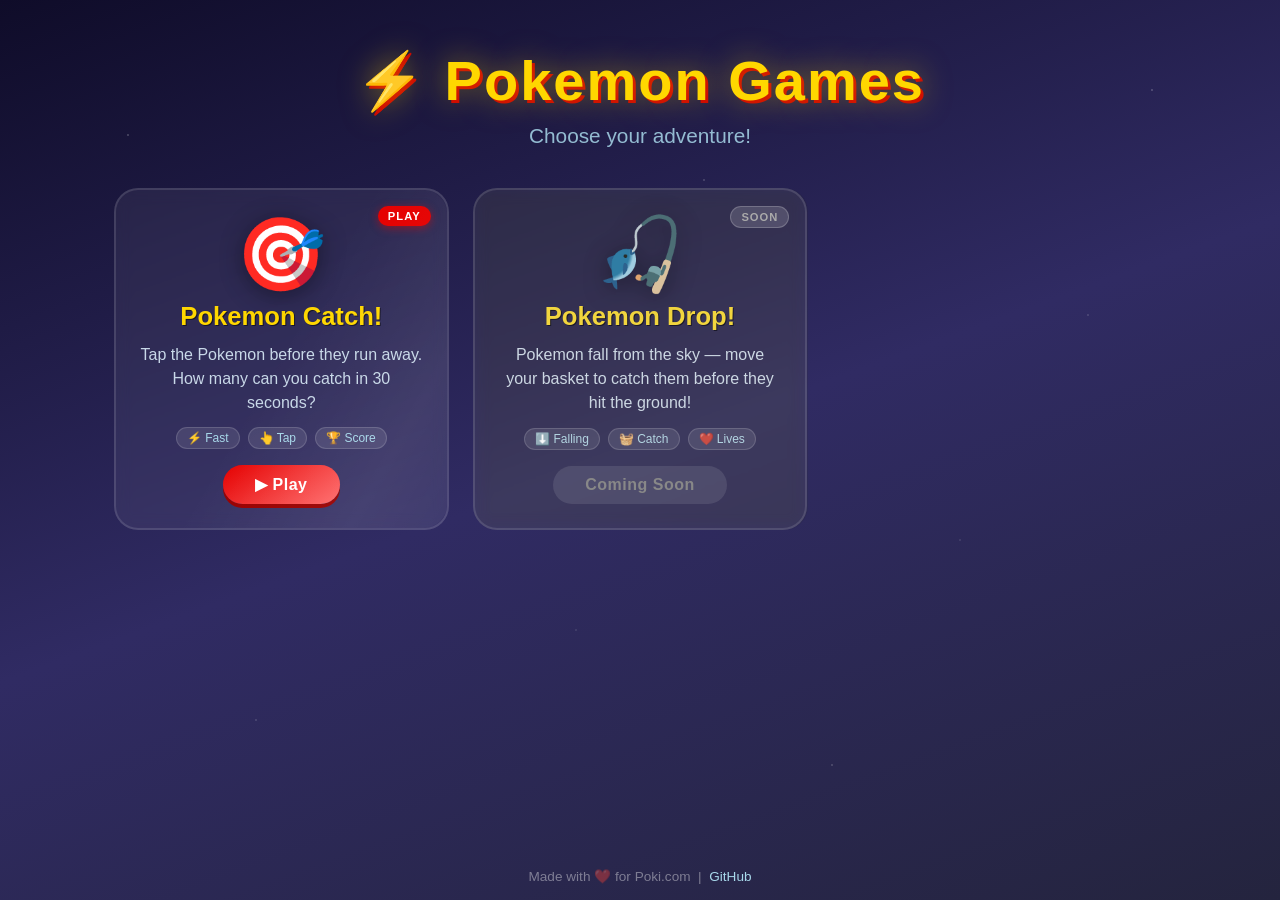
==== index.html @ 7a86d587 "Initial commit: hub page + Pokemon Catch game" ====
<!DOCTYPE html>
<html lang="en">
<head>
  <meta charset="UTF-8" />
  <meta name="viewport" content="width=device-width, initial-scale=1.0, viewport-fit=cover" />
  <title>Pokemon Games 🎮</title>
  <link rel="stylesheet" href="style.css" />
</head>
<body>

  <header>
    <div class="logo">⚡ Pokemon Games</div>
    <p class="tagline">Choose your adventure!</p>
  </header>

  <main id="game-grid">

    <!-- Game Card: Catch -->
    <a href="catch/" class="game-card" aria-label="Play Pokemon Catch">
      <div class="card-icon">🎯</div>
      <div class="card-badge new">PLAY</div>
      <h2 class="card-title">Pokemon Catch!</h2>
      <p class="card-desc">Tap the Pokemon before they run away. How many can you catch in 30 seconds?</p>
      <div class="card-tags">
        <span>⚡ Fast</span>
        <span>👆 Tap</span>
        <span>🏆 Score</span>
      </div>
      <div class="card-btn">▶ Play</div>
    </a>

    <!-- Placeholder: Coming Soon -->
    <div class="game-card coming-soon" aria-label="Coming Soon">
      <div class="card-icon">🎣</div>
      <div class="card-badge soon">SOON</div>
      <h2 class="card-title">Pokemon Drop!</h2>
      <p class="card-desc">Pokemon fall from the sky — move your basket to catch them before they hit the ground!</p>
      <div class="card-tags">
        <span>⬇️ Falling</span>
        <span>🧺 Catch</span>
        <span>❤️ Lives</span>
      </div>
      <div class="card-btn disabled">Coming Soon</div>
    </div>

  </main>

  <footer>
    <p>Made with ❤️ for Poki.com &nbsp;|&nbsp; <a href="https://github.com/johnwmail/pokemon-game" target="_blank">GitHub</a></p>
  </footer>

  <script src="hub.js"></script>
</body>
</html>
---- style.css ----
/* ===== Reset ===== */
*, *::before, *::after { margin: 0; padding: 0; box-sizing: border-box; }

/* ===== Base ===== */
body {
  font-family: 'Segoe UI', Arial, sans-serif;
  background: linear-gradient(160deg, #0f0c29, #302b63, #24243e);
  min-height: 100vh;
  color: white;
  display: flex;
  flex-direction: column;
  align-items: center;
  padding: env(safe-area-inset-top, 0) env(safe-area-inset-right, 0) env(safe-area-inset-bottom, 0) env(safe-area-inset-left, 0);
}

/* ===== Stars background ===== */
body::before {
  content: '';
  position: fixed;
  inset: 0;
  background-image:
    radial-gradient(1px 1px at 10% 15%, rgba(255,255,255,0.6) 0%, transparent 100%),
    radial-gradient(1px 1px at 30% 40%, rgba(255,255,255,0.4) 0%, transparent 100%),
    radial-gradient(1px 1px at 55% 20%, rgba(255,255,255,0.5) 0%, transparent 100%),
    radial-gradient(1px 1px at 75% 60%, rgba(255,255,255,0.3) 0%, transparent 100%),
    radial-gradient(1px 1px at 90% 10%, rgba(255,255,255,0.6) 0%, transparent 100%),
    radial-gradient(1px 1px at 20% 80%, rgba(255,255,255,0.4) 0%, transparent 100%),
    radial-gradient(1px 1px at 45% 70%, rgba(255,255,255,0.3) 0%, transparent 100%),
    radial-gradient(1px 1px at 65% 85%, rgba(255,255,255,0.5) 0%, transparent 100%),
    radial-gradient(1px 1px at 85% 35%, rgba(255,255,255,0.4) 0%, transparent 100%);
  pointer-events: none;
  z-index: 0;
}

/* ===== Header ===== */
header {
  text-align: center;
  padding: 48px 20px 24px;
  position: relative;
  z-index: 1;
}

.logo {
  font-size: clamp(2rem, 7vw, 3.5rem);
  font-weight: 900;
  color: #FFD700;
  text-shadow: 0 0 30px rgba(255,215,0,0.5), 3px 3px 0 #c00;
  letter-spacing: 2px;
  animation: glow 2s ease-in-out infinite alternate;
}

.tagline {
  font-size: clamp(1rem, 3vw, 1.3rem);
  color: #a8d8ea;
  margin-top: 10px;
  opacity: 0.85;
}

/* ===== Game Grid ===== */
#game-grid {
  display: grid;
  grid-template-columns: repeat(auto-fill, minmax(280px, 1fr));
  gap: 24px;
  padding: 16px 24px 48px;
  width: 100%;
  max-width: 1100px;
  position: relative;
  z-index: 1;
}

/* ===== Game Card ===== */
.game-card {
  background: rgba(255,255,255,0.06);
  border: 2px solid rgba(255,255,255,0.12);
  border-radius: 24px;
  padding: 28px 24px 24px;
  text-decoration: none;
  color: white;
  display: flex;
  flex-direction: column;
  align-items: center;
  text-align: center;
  gap: 12px;
  position: relative;
  overflow: hidden;
  transition: transform 0.2s, border-color 0.2s, box-shadow 0.2s;
  cursor: pointer;
  backdrop-filter: blur(8px);
  animation: card-in 0.4s ease both;
}

.game-card:not(.coming-soon):hover {
  transform: translateY(-6px) scale(1.02);
  border-color: #FFD700;
  box-shadow: 0 16px 40px rgba(255,215,0,0.2);
}

.game-card:not(.coming-soon):active {
  transform: translateY(-2px) scale(0.99);
}

.coming-soon {
  opacity: 0.55;
  cursor: default;
  filter: grayscale(0.3);
}

/* Shimmer effect on playable cards */
.game-card:not(.coming-soon)::after {
  content: '';
  position: absolute;
  inset: 0;
  background: linear-gradient(120deg, transparent 30%, rgba(255,255,255,0.06) 50%, transparent 70%);
  background-size: 200% 100%;
  animation: shimmer 3s infinite;
  border-radius: 24px;
}

/* ===== Card Elements ===== */
.card-icon {
  font-size: clamp(3rem, 8vw, 4.5rem);
  line-height: 1;
  filter: drop-shadow(0 4px 12px rgba(0,0,0,0.4));
  animation: bounce 2s ease-in-out infinite alternate;
}

.card-badge {
  position: absolute;
  top: 16px;
  right: 16px;
  font-size: 0.7rem;
  font-weight: bold;
  letter-spacing: 1px;
  padding: 4px 10px;
  border-radius: 20px;
}

.card-badge.new {
  background: #e50000;
  color: white;
  box-shadow: 0 2px 8px rgba(229,0,0,0.5);
}

.card-badge.soon {
  background: rgba(255,255,255,0.15);
  color: #aaa;
  border: 1px solid rgba(255,255,255,0.2);
}

.card-title {
  font-size: clamp(1.2rem, 4vw, 1.6rem);
  font-weight: 800;
  color: #FFD700;
  text-shadow: 1px 1px 0 rgba(0,0,0,0.5);
}

.card-desc {
  font-size: clamp(0.85rem, 2.5vw, 1rem);
  color: #c8d8e8;
  line-height: 1.5;
  flex: 1;
}

.card-tags {
  display: flex;
  gap: 8px;
  flex-wrap: wrap;
  justify-content: center;
}

.card-tags span {
  font-size: 0.75rem;
  background: rgba(255,255,255,0.1);
  border: 1px solid rgba(255,255,255,0.15);
  border-radius: 20px;
  padding: 3px 10px;
  color: #a8d8ea;
}

.card-btn {
  margin-top: 4px;
  font-size: 1rem;
  font-weight: bold;
  padding: 10px 32px;
  border-radius: 50px;
  background: linear-gradient(145deg, #e50000, #ff6b6b);
  color: white;
  box-shadow: 0 4px 0 #990000;
  transition: box-shadow 0.1s, transform 0.1s;
  letter-spacing: 0.5px;
}

.card-btn.disabled {
  background: rgba(255,255,255,0.1);
  box-shadow: none;
  color: #888;
}

.game-card:not(.coming-soon):hover .card-btn {
  box-shadow: 0 6px 0 #990000;
}

/* ===== Footer ===== */
footer {
  position: relative;
  z-index: 1;
  padding: 16px;
  text-align: center;
  font-size: 0.85rem;
  color: rgba(255,255,255,0.4);
  margin-top: auto;
}

footer a {
  color: #a8d8ea;
  text-decoration: none;
}
footer a:hover { text-decoration: underline; }

/* ===== Keyframes ===== */
@keyframes glow {
  from { text-shadow: 0 0 20px rgba(255,215,0,0.3), 3px 3px 0 #c00; }
  to   { text-shadow: 0 0 40px rgba(255,215,0,0.8), 3px 3px 0 #c00; }
}

@keyframes bounce {
  from { transform: translateY(0); }
  to   { transform: translateY(-10px); }
}

@keyframes shimmer {
  0%   { background-position: -200% 0; }
  100% { background-position: 200% 0; }
}

@keyframes card-in {
  from { opacity: 0; transform: translateY(20px); }
  to   { opacity: 1; transform: translateY(0); }
}

/* ===== Responsive ===== */
@media (max-width: 400px) {
  #game-grid { padding: 12px 16px 40px; gap: 16px; }
  .game-card { padding: 24px 16px 20px; }
}

/* Disable hover effects on touch */
@media (hover: none) {
  .game-card:not(.coming-soon):hover {
    transform: none;
    border-color: rgba(255,255,255,0.12);
    box-shadow: none;
  }
  .game-card:not(.coming-soon):active {
    transform: scale(0.97);
    border-color: #FFD700;
  }
}
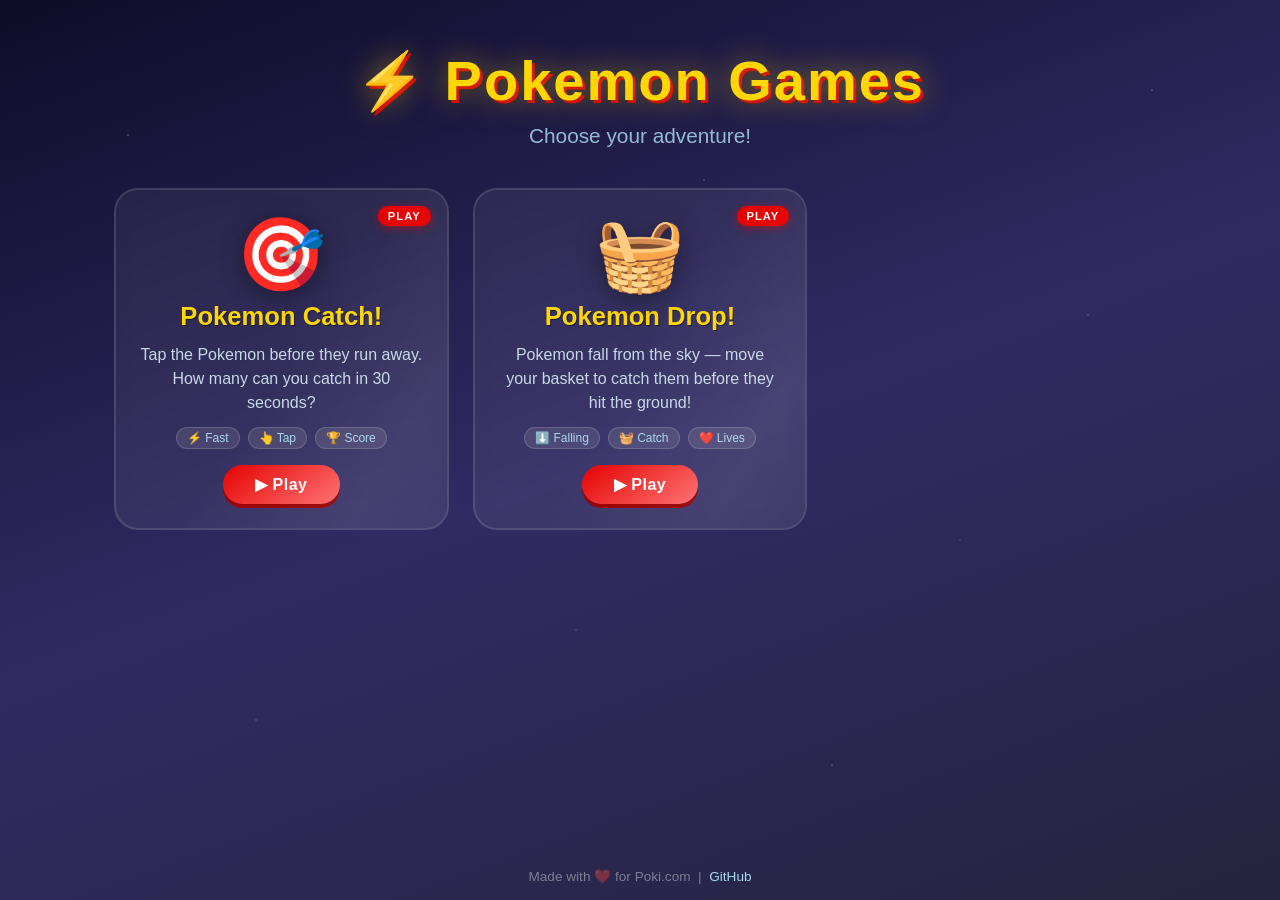
==== commit f7b6f404: "feat: add Pokemon Drop game + activate hub card" ====
--- a/index.html
+++ b/index.html
@@ -29,10 +29,10 @@
       <div class="card-btn">▶ Play</div>
     </a>
 
-    <!-- Placeholder: Coming Soon -->
-    <div class="game-card coming-soon" aria-label="Coming Soon">
-      <div class="card-icon">🎣</div>
-      <div class="card-badge soon">SOON</div>
+    <!-- Game Card: Drop -->
+    <a href="drop/" class="game-card" aria-label="Play Pokemon Drop">
+      <div class="card-icon">🧺</div>
+      <div class="card-badge new">PLAY</div>
       <h2 class="card-title">Pokemon Drop!</h2>
       <p class="card-desc">Pokemon fall from the sky — move your basket to catch them before they hit the ground!</p>
       <div class="card-tags">
@@ -40,8 +40,8 @@
         <span>🧺 Catch</span>
         <span>❤️ Lives</span>
       </div>
-      <div class="card-btn disabled">Coming Soon</div>
-    </div>
+      <div class="card-btn">▶ Play</div>
+    </a>
 
   </main>
 
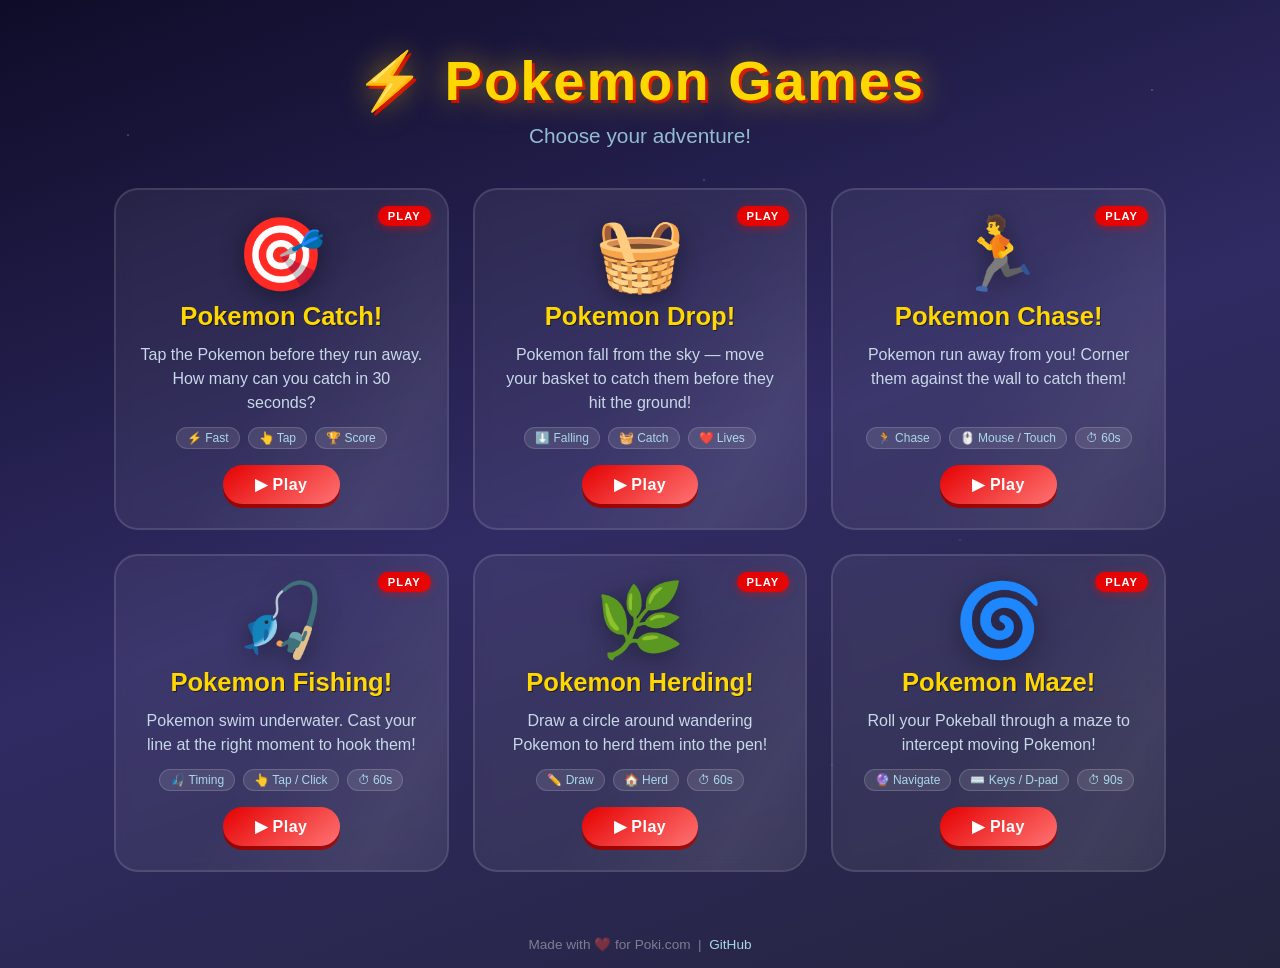
==== commit 2a4f0e40: "feat: add Chase, Fishing, Herding, Maze games + update hub and README" ====
--- a/index.html
+++ b/index.html
@@ -43,6 +43,62 @@
       <div class="card-btn">▶ Play</div>
     </a>
 
+    <!-- Game Card: Chase -->
+    <a href="chase/" class="game-card" aria-label="Play Pokemon Chase">
+      <div class="card-icon">🏃</div>
+      <div class="card-badge new">PLAY</div>
+      <h2 class="card-title">Pokemon Chase!</h2>
+      <p class="card-desc">Pokemon run away from you! Corner them against the wall to catch them!</p>
+      <div class="card-tags">
+        <span>🏃 Chase</span>
+        <span>🖱️ Mouse / Touch</span>
+        <span>⏱ 60s</span>
+      </div>
+      <div class="card-btn">▶ Play</div>
+    </a>
+
+    <!-- Game Card: Fishing -->
+    <a href="fishing/" class="game-card" aria-label="Play Pokemon Fishing">
+      <div class="card-icon">🎣</div>
+      <div class="card-badge new">PLAY</div>
+      <h2 class="card-title">Pokemon Fishing!</h2>
+      <p class="card-desc">Pokemon swim underwater. Cast your line at the right moment to hook them!</p>
+      <div class="card-tags">
+        <span>🎣 Timing</span>
+        <span>👆 Tap / Click</span>
+        <span>⏱ 60s</span>
+      </div>
+      <div class="card-btn">▶ Play</div>
+    </a>
+
+    <!-- Game Card: Herding -->
+    <a href="herding/" class="game-card" aria-label="Play Pokemon Herding">
+      <div class="card-icon">🌿</div>
+      <div class="card-badge new">PLAY</div>
+      <h2 class="card-title">Pokemon Herding!</h2>
+      <p class="card-desc">Draw a circle around wandering Pokemon to herd them into the pen!</p>
+      <div class="card-tags">
+        <span>✏️ Draw</span>
+        <span>🏠 Herd</span>
+        <span>⏱ 60s</span>
+      </div>
+      <div class="card-btn">▶ Play</div>
+    </a>
+
+    <!-- Game Card: Maze -->
+    <a href="maze/" class="game-card" aria-label="Play Pokemon Maze">
+      <div class="card-icon">🌀</div>
+      <div class="card-badge new">PLAY</div>
+      <h2 class="card-title">Pokemon Maze!</h2>
+      <p class="card-desc">Roll your Pokeball through a maze to intercept moving Pokemon!</p>
+      <div class="card-tags">
+        <span>🔮 Navigate</span>
+        <span>⌨️ Keys / D-pad</span>
+        <span>⏱ 90s</span>
+      </div>
+      <div class="card-btn">▶ Play</div>
+    </a>
+
   </main>
 
   <footer>
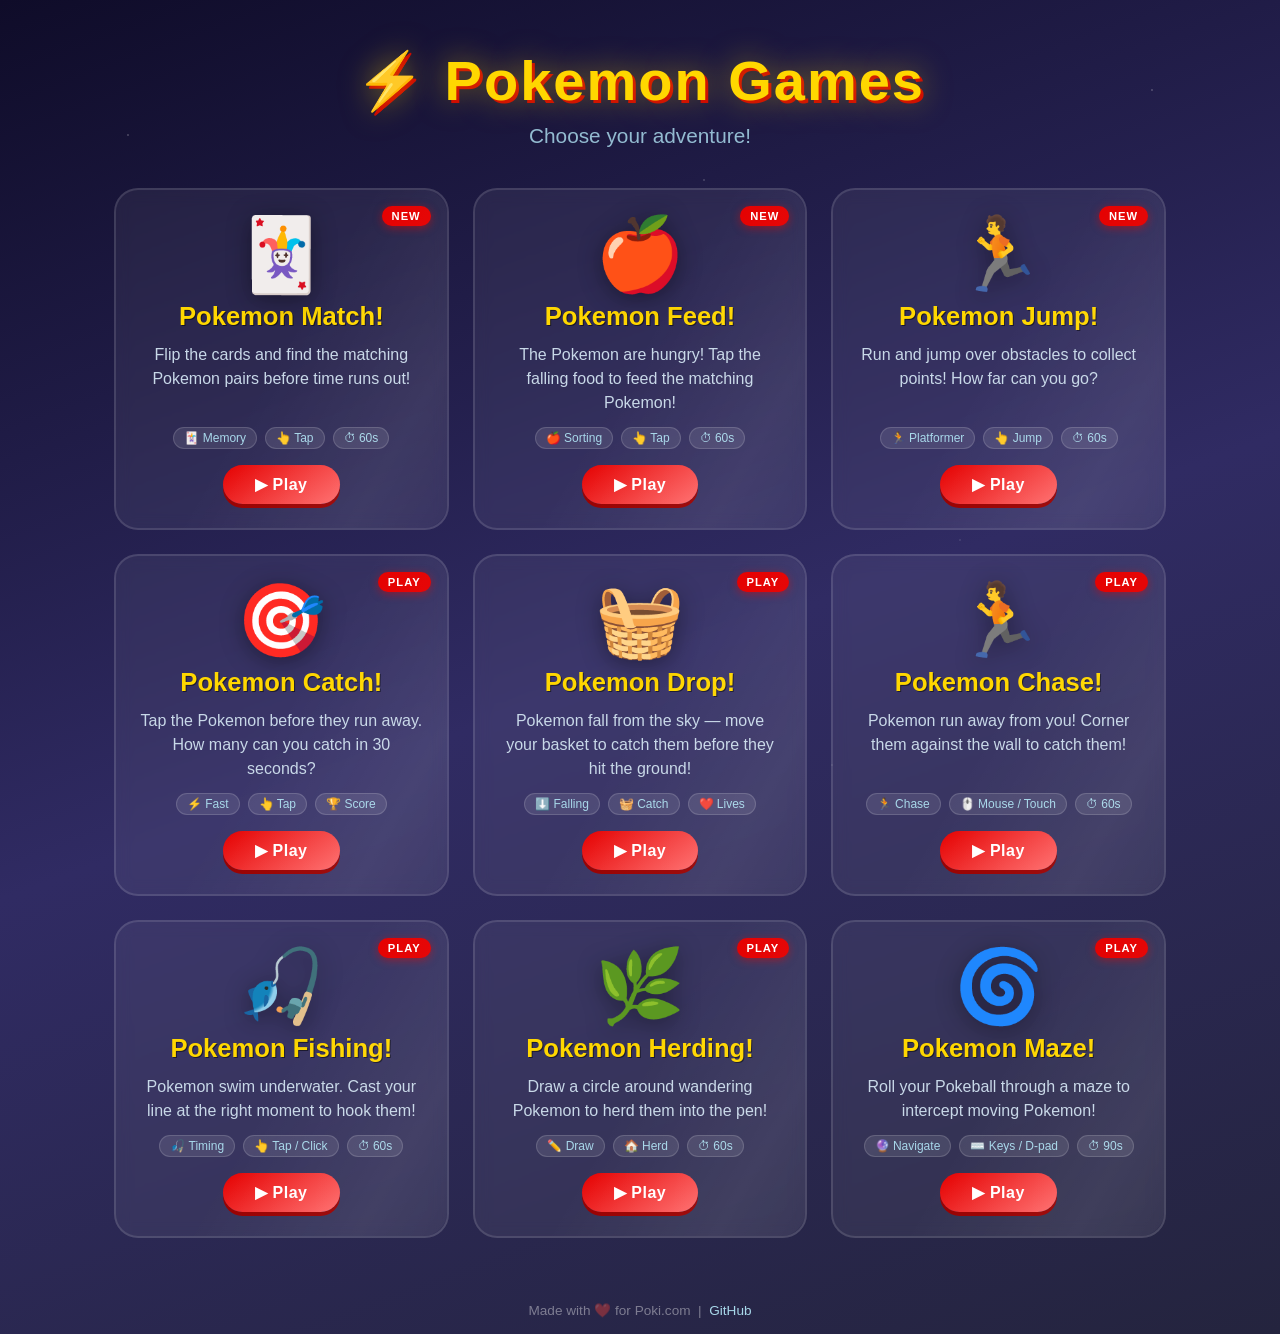
==== commit 05122ebd: "feat: add Match, Feed, and Jump games" ====
--- a/index.html
+++ b/index.html
@@ -14,6 +14,48 @@
   </header>
 
   <main id="game-grid">
+
+    <!-- Game Card: Match -->
+    <a href="match/" class="game-card" aria-label="Play Pokemon Match">
+      <div class="card-icon">🃏</div>
+      <div class="card-badge new">NEW</div>
+      <h2 class="card-title">Pokemon Match!</h2>
+      <p class="card-desc">Flip the cards and find the matching Pokemon pairs before time runs out!</p>
+      <div class="card-tags">
+        <span>🃏 Memory</span>
+        <span>👆 Tap</span>
+        <span>⏱ 60s</span>
+      </div>
+      <div class="card-btn">▶ Play</div>
+    </a>
+
+    <!-- Game Card: Feed -->
+    <a href="feed/" class="game-card" aria-label="Play Pokemon Feed">
+      <div class="card-icon">🍎</div>
+      <div class="card-badge new">NEW</div>
+      <h2 class="card-title">Pokemon Feed!</h2>
+      <p class="card-desc">The Pokemon are hungry! Tap the falling food to feed the matching Pokemon!</p>
+      <div class="card-tags">
+        <span>🍎 Sorting</span>
+        <span>👆 Tap</span>
+        <span>⏱ 60s</span>
+      </div>
+      <div class="card-btn">▶ Play</div>
+    </a>
+
+    <!-- Game Card: Jump -->
+    <a href="jump/" class="game-card" aria-label="Play Pokemon Jump">
+      <div class="card-icon">🏃</div>
+      <div class="card-badge new">NEW</div>
+      <h2 class="card-title">Pokemon Jump!</h2>
+      <p class="card-desc">Run and jump over obstacles to collect points! How far can you go?</p>
+      <div class="card-tags">
+        <span>🏃 Platformer</span>
+        <span>👆 Jump</span>
+        <span>⏱ 60s</span>
+      </div>
+      <div class="card-btn">▶ Play</div>
+    </a>
 
     <!-- Game Card: Catch -->
     <a href="catch/" class="game-card" aria-label="Play Pokemon Catch">
